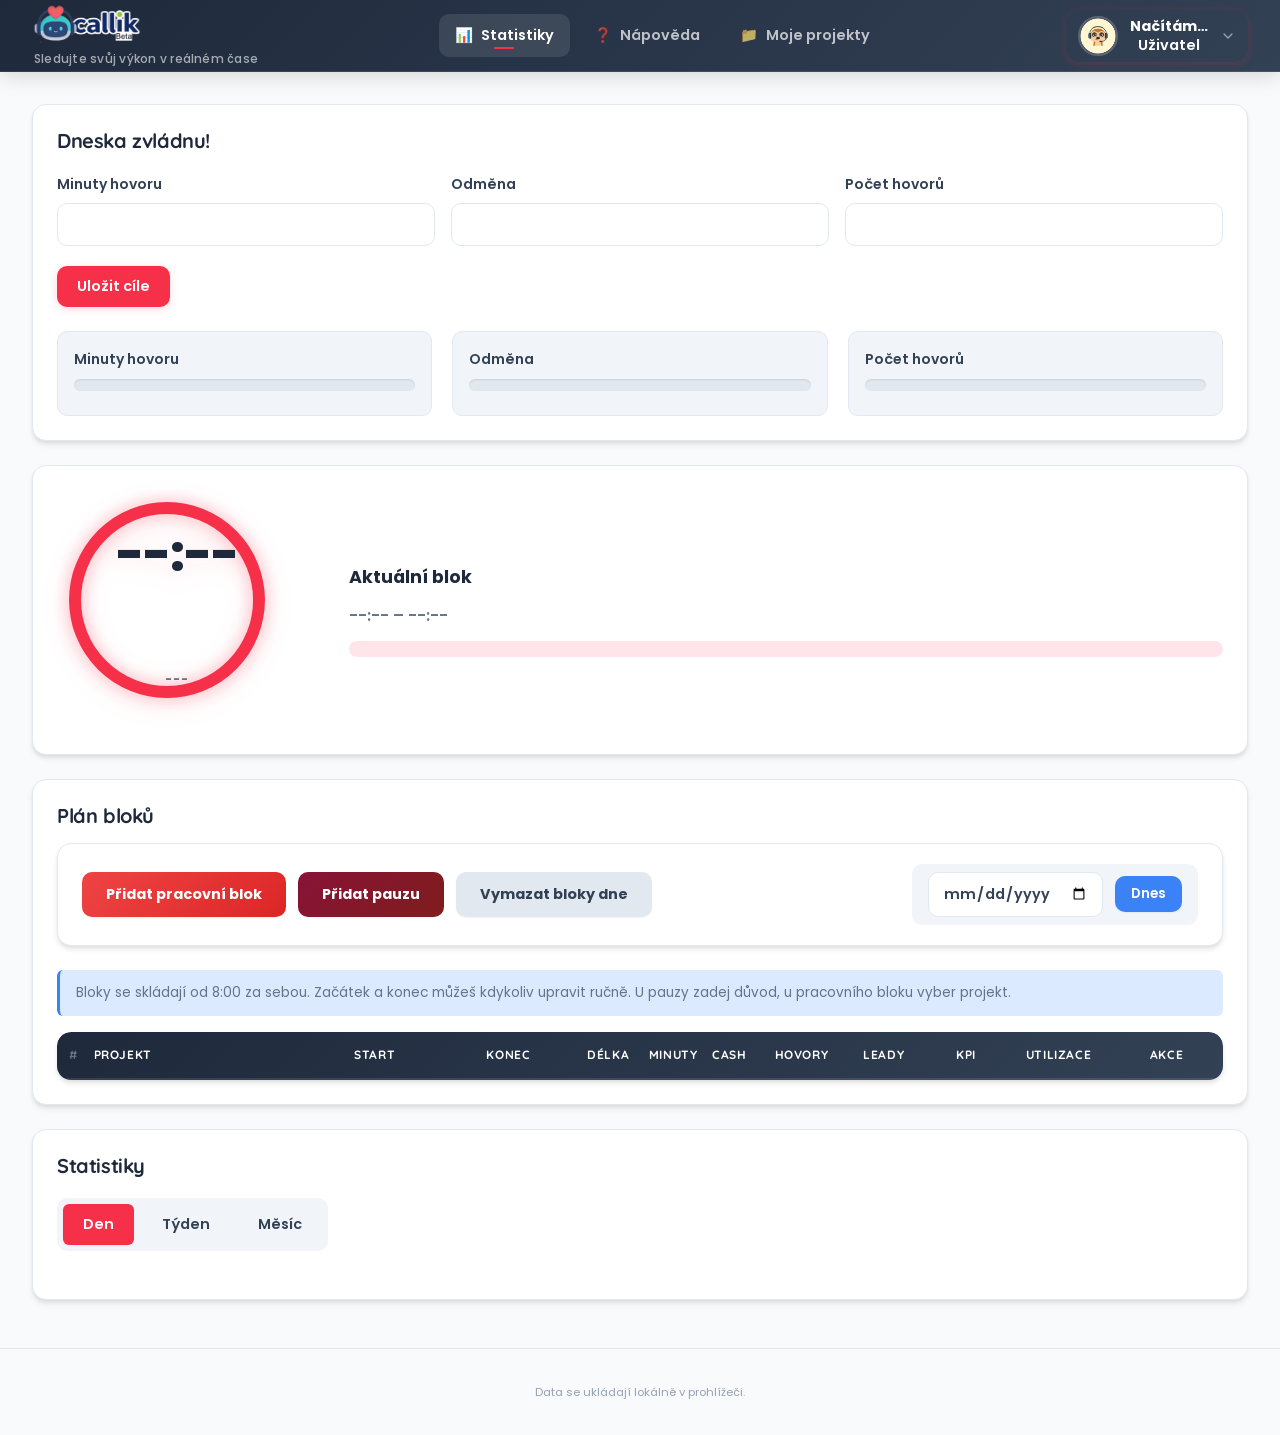
==== app.html @ 1a5b0ecc "initial commit" ====
<!DOCTYPE html>
<html lang="cs">
<head>
  <meta charset="UTF-8" />
  <meta name="viewport" content="width=device-width,initial-scale=1" />
  <title>Callík</title>
  <link rel="stylesheet" href="/css/style.css" />
  <link rel="icon" type="image/x-icon" href="/assets/favicon.ico">
      <!-- Fonty: Quicksand (nadpisy) a Poppins (text) -->
      <link rel="preconnect" href="https://fonts.googleapis.com">
      <link rel="preconnect" href="https://fonts.gstatic.com" crossorigin>
      <link href="https://fonts.googleapis.com/css2?family=Poppins:ital,wght@0,300;0,400;0,500;0,600;0,700;1,400&family=Quicksand:wght@300;400;500;600;700&display=swap" rel="stylesheet">
  
</head>
<body>
  <header class="main-navbar">
    <div class="header-content">
      
      <!-- LEVÁ ČÁST -->
      <div class="nav-brand">
        <div class="brand-row">
          <!-- Logo z vašeho původního souboru -->
          <img src="/assets/callik-logo.png" alt="Callík logo" class="app-logo">
        </div>
        <div class="brand-slogan">Sledujte svůj výkon v reálném čase</div>
      </div>

      <!-- STŘED: Menu -->
      <nav class="nav-menu">
        <a href="#stats" class="nav-item active">
          <span>📊</span> Statistiky
        </a>
        <a href="#" class="nav-item">
          <span>❓</span> Nápověda
        </a>
        <a href="#" class="nav-item">
          <span>📁</span> Moje projekty
        </a>
      </nav>

     <!-- PRAVÁ ČÁST: Uživatel s Dropdownem -->
<div class="nav-user">
  <!-- Hlavní kontejner dropdownu -->
  <div class="profile-dropdown" id="profileDropdown">
    
    <!-- Klikatelná oblast (Avatar + Jméno) -->
    <button class="profile-toggle" id="profileToggle" aria-haspopup="true" aria-expanded="false">
      <img src="/assets/avatars/01.png" alt="Avatar" class="profile-avatar" id="profileAvatar">
      <div class="profile-text">
         <span id="profileName" class="profile-name">Načítám…</span>
         <span class="profile-role">Uživatel</span> <!-- Volitelné: Role pod jménem -->
      </div>
      <!-- Šipka dolů -->
      <svg class="dropdown-arrow" xmlns="http://www.w3.org/2000/svg" width="16" height="16" viewBox="0 0 24 24" fill="none" stroke="currentColor" stroke-width="2" stroke-linecap="round" stroke-linejoin="round"><polyline points="6 9 12 15 18 9"></polyline></svg>
    </button>

    <!-- Skryté menu -->
    <div class="dropdown-menu" id="dropdownMenu">
      <div class="dropdown-header">
         <span class="dropdown-user-name" id="dropdownUserName">Načítám...</span>
         <span class="dropdown-user-role">Přihlášen</span>
      </div>
      
      <div class="dropdown-divider"></div>
      
      <button class="dropdown-item">
        <svg xmlns="http://www.w3.org/2000/svg" width="16" height="16" viewBox="0 0 24 24" fill="none" stroke="currentColor" stroke-width="2" stroke-linecap="round" stroke-linejoin="round"><path d="M12.22 2h-.44a2 2 0 0 0-2 2v.18a2 2 0 0 1-1 1.73l-.43.25a2 2 0 0 1-2 0l-.15-.08a2 2 0 0 0-2.73.73l-.22.38a2 2 0 0 0 .73 2.73l.15.1a2 2 0 0 1 1 1.72v.51a2 2 0 0 1-1 1.74l-.15.09a2 2 0 0 0-.73 2.73l.22.38a2 2 0 0 0 2.73.73l.15-.08a2 2 0 0 1 2 0l.43.25a2 2 0 0 1 1 1.73V20a2 2 0 0 0 2 2h.44a2 2 0 0 0 2-2v-.18a2 2 0 0 1 1-1.73l.43-.25a2 2 0 0 1 2 0l.15.08a2 2 0 0 0 2.73-.73l.22-.38a2 2 0 0 0-.73-2.73l-.15-.1a2 2 0 0 1-1-1.72v-.51a2 2 0 0 1 1-1.74l.15-.09a2 2 0 0 0 .73-2.73l-.22-.38a2 2 0 0 0-2.73-.73l-.15.08a2 2 0 0 1-2 0l-.43-.25a2 2 0 0 1-1-1.73V4a2 2 0 0 0-2-2z"></path><circle cx="12" cy="12" r="3"></circle></svg>
        <span>Nastavení</span>
        <span class="badge-mini">Brzy</span>
      </button>

      <div class="dropdown-divider"></div>

      <button id="logoutBtn" class="dropdown-item text-danger">
        <svg xmlns="http://www.w3.org/2000/svg" width="16" height="16" viewBox="0 0 24 24" fill="none" stroke="currentColor" stroke-width="2" stroke-linecap="round" stroke-linejoin="round"><path d="M9 21H5a2 2 0 0 1-2-2V5a2 2 0 0 1 2-2h4"></path><polyline points="16 17 21 12 16 7"></polyline><line x1="21" y1="12" x2="9" y2="12"></line></svg>
        <span>Odhlásit se</span>
      </button>
    </div>

  </div>
</div>
    </div>

    </div>
  </header>


<main>
 <!-- Cíle dne -->
<section class="card goals-card">
  <div class="goals-header">
    <h2>Dneska zvládnu!</h2>
    <button id="showGoalsBtn" class="show-goals-btn" style="display: none;">
      ✏️ Upravit
    </button>
  </div>

  <div id="goalsForm">
    <div class="goals-grid">
      <label>Minuty hovoru
        <input type="number" id="goalMinutes" min="0" step="1" oninput="debouncedSaveGoals()" />
      </label>

      <label>Odměna
        <input type="number" id="goalPay" min="0" step="1" oninput="debouncedSaveGoals()" />
      </label>

      <label>Počet hovorů
        <input type="number" id="goalCalls" min="0" step="1" oninput="debouncedSaveGoals()" />
      </label>
    </div>

    <button id="saveGoalsBtn">Uložit cíle</button>
  </div>

  <div class="progress-wrapper">
    <div class="progress-item">
      <span>Minuty hovoru</span>
      <div class="progress-bar"><div class="progress-inner" id="progressMinutes"></div></div>
      <span class="progress-text" id="progressMinutesText"></span>
    </div>

    <div class="progress-item">
      <span>Odměna</span>
      <div class="progress-bar"><div class="progress-inner" id="progressPay"></div></div>
      <span class="progress-text" id="progressPayText"></span>
    </div>

    <div class="progress-item">
      <span>Počet hovorů</span>
      <div class="progress-bar"><div class="progress-inner" id="progressCalls"></div></div>
      <span class="progress-text" id="progressCallsText"></span>
    </div>
  </div>
</section>
  <!-- Focus timer -->
  <section class="focus-timer card">
    <div class="focus-timer-inner">
      <div class="ring">
        <svg class="ring-svg" width="220" height="220" viewBox="0 0 220 220" aria-label="Odpočet aktuálního bloku">
          <circle class="ring-bg" cx="110" cy="110" r="92"></circle>
          <circle class="ring-fg" cx="110" cy="110" r="92"></circle>
        </svg>

        <div class="ring-center">
          <div id="focusTime" class="ring-time">--:--</div>
          <div id="focusLabel" class="ring-label">---</div>
        </div>
      </div>

      <div class="focus-meta">
        <div class="focus-title">Aktuální blok</div>
        <div id="focusRange" class="focus-range">--:-- – --:--</div>
        <div id="focusProject" class="focus-project"></div>
      </div>
    </div>
  </section>

  

  <!-- Plán bloků -->
  <section class="card">
    <h2 style="margin-bottom: 15px; font-size: 1.25rem; color: #1e293b;">Plán bloků</h2>
      
    <!-- Ovládací panel (Tlačítka + Datum) -->
    <div class="controls-bar">
       <div class="buttons-group">
          <button id="addWorkBlockBtn" class="btn-action btn-work">Přidat pracovní blok</button>
          <button id="addBreakBlockBtn" class="btn-action btn-break">Přidat pauzu</button>
          <button id="clearBlocksBtn" class="btn-action btn-clear">Vymazat bloky dne</button>
       </div>

       <!-- Datum přesunuto SEM -->
       <div class="date-controls">
          <input type="date" id="dayDate" class="date-input">
          <button id="todayBtn" class="today-btn">Dnes</button>
       </div>
    </div>

    <p class="hint">
      Bloky se skládají od 8:00 za sebou. Začátek a konec můžeš kdykoliv upravit ručně.
      U pauzy zadej důvod, u pracovního bloku vyber projekt.
    </p>

    <table class="blocks-table">
      <thead>
      <tr>
        <th>#</th>
        <th>Projekt</th>
        <th>Start</th>
        <th>Konec</th>
        <th>Délka</th>
        <th>Minuty</th>
        <th>Cash</th>
        <th>Hovory</th>
        <th>Leady</th>
        <th>KPI</th>
        <th>Utilizace</th>
        <th>Akce</th>
      </tr>
      </thead>

      <tbody id="blocksTbody"></tbody>
    </table>
  </section>

  <!-- Statistiky -->
  <section class="card">
    <h2>Statistiky</h2>

    <div class="stats-controls">
      <button data-range="day" class="rangeBtn rangeBtn-active">Den</button>
      <button data-range="week" class="rangeBtn">Týden</button>
      <button data-range="month" class="rangeBtn">Měsíc</button>
    </div>

    <div id="statsContent" class="stats-content"></div>
  </section>

  <!-- Dialog: přidat projekt -->
  <dialog id="projectDialog" class="dialog">
    <form method="dialog" id="projectDialogForm" class="dialog-form">
      <h3>Přidat projekt</h3>

      <label>
        Název projektu:
        <input type="text" id="dlgProjectName" required />
      </label>

      <label>
        Cílové KPI (%):
        <input type="text" id="dlgProjectTargetKpi" placeholder="např. 12,5" required />
      </label>

      <div class="dialog-actions">
        <button value="cancel">Zrušit</button>
        <button id="dlgSaveProjectBtn" value="save">Uložit</button>
      </div>
    </form>
  </dialog>
<!-- Dialog: Editace bloku -->
<dialog id="blockEditDialog" class="dialog">
  <form id="blockEditForm" class="dialog-form"> <!-- ZDE SMAZAT method="dialog" -->
    <h3>Výsledky bloku</h3>
    <input type="hidden" id="editBlockId">
    
    <div style="background: #f0f9ff; padding: 10px; border-radius: 6px; margin-bottom: 15px; border: 1px solid #bae6fd;">
      <label style="display: flex; align-items: center; gap: 8px; cursor: pointer; color: #0369a1; font-weight: 500;">
          <input type="checkbox" id="editCumulativeMode">
          Zadávám celkové stavy projektu (od rána)
      </label>
      <div style="font-size: 0.8rem; color: #64748b; margin-top: 4px; margin-left: 24px;">
          Když zaškrtnete, Callík sám vypočítá rozdíl oproti předchozím blokům.
      </div>
  </div>

  <input type="hidden" id="editBlockId">
    <!-- ZDE BYLY SEKCE PRO PROJEKT A DŮVOD - SMAZÁNO -->

    <div class="form-row">
      <label>Minuty hovoru: <input type="number" id="editTalkMinutes" min="0"></label>
      <label>Odměna (Kč): <input type="number" id="editPay" min="0"></label>
    </div>

    <div class="form-row">
      <label>Počet hovorů: <input type="number" id="editCalls" min="0"></label>
      <label>Leady: <input type="number" id="editLeads" min="0"></label>
    </div>

    <label>Aktuální KPI (%): <input type="text" id="editCurrentKpi"></label>

    <div class="dialog-actions">
      <!-- Tlačítkům změníme typ, aby se formulář nechoval divně -->
      <button type="button" id="blockEditCancelBtn">Zrušit</button>
      <button type="submit">Uložit</button>
    </div>
  </form>
</dialog>



</main>

<footer>
  <small>Data se ukládají lokálně v prohlížeči.</small>
</footer>

 <!-- JavaScript moduly -->
 <script type="module">
  // Změna: přidáno "/js/" před názvy souborů
  import { init } from './js/app.js';
  import { checkAuth } from './js/auth.js';
  import { loadCurrentProfile, initProfileHeader } from './js/profiles.js';

  // Kontrola přihlášení
  await checkAuth();

  // Načtení profilu
  await loadCurrentProfile();
  initProfileHeader();

  // Inicializace aplikace
  await init();
</script>


</body>
</html>
---- css/style.css ----
/* ==========================================
   CALLÍK - MODERNÍ DESIGN 2026
   ========================================== */

/* === IMPORT FONTŮ === */
@import url("https://fonts.googleapis.com/css2?family=Quicksand:wght@400;500;600;700;800&family=Poppins:wght@300;400;500;600;700;800&display=swap");

/* === 1. CSS PROMĚNNÉ === */
:root {
  /* Fonty */
  --font-heading: 'Quicksand', sans-serif;
  --font-body: 'Poppins', sans-serif;
  
  /* Primární barva */
  --color-primary: #F63049;
  --color-primary-hover: #ff4d63;
  --color-primary-soft: #D02752;
  --color-primary-dark: #8A244B;
  --color-primary-light: #ffe4e9;
  
  /* Neutrální barvy */
  --color-dark: #1e293b;
  --color-text: #334155;
  --color-text-light: #64748b;
  --color-text-muted: #94a3b8;
  
  /* Pozadí */
  --color-bg: #f8fafc;
  --color-card-bg: #ffffff;
  --color-border: #e2e8f0;
  --color-border-light: #f1f5f9;
  
  /* Funkční barvy */
  --success: #10b981;
  --success-light: #d1fae5;
  --warning: #f59e0b;
  --warning-light: #fef3c7;
  --danger: #ef4444;
  --danger-light: #fee2e2;
  --info: #3b82f6;
  --info-light: #dbeafe;
  
  /* Stíny */
  --shadow-sm: 0 1px 2px 0 rgba(0, 0, 0, 0.05);
  --shadow-md: 0 4px 6px -1px rgba(0, 0, 0, 0.1), 0 2px 4px -1px rgba(0, 0, 0, 0.06);
  --shadow-lg: 0 10px 15px -3px rgba(0, 0, 0, 0.1), 0 4px 6px -2px rgba(0, 0, 0, 0.05);
  --shadow-xl: 0 20px 25px -5px rgba(0, 0, 0, 0.1), 0 10px 10px -5px rgba(0, 0, 0, 0.04);
  
  /* Zaoblení */
  --radius-sm: 6px;
  --radius-md: 10px;
  --radius-lg: 14px;
  --radius-xl: 20px;
  --radius-full: 9999px;
  
  /* Animace */
  --transition-fast: 150ms cubic-bezier(0.4, 0, 0.2, 1);
  --transition-base: 200ms cubic-bezier(0.4, 0, 0.2, 1);
  --transition-slow: 300ms cubic-bezier(0.4, 0, 0.2, 1);
}

/* === 2. RESET === */
*,
*::before,
*::after {
  box-sizing: border-box;
  margin: 0;
  padding: 0;
}

body {
  font-family: var(--font-body);
  background: var(--color-bg);
  color: var(--color-text);
  line-height: 1.6;
  -webkit-font-smoothing: antialiased;
  -moz-osx-font-smoothing: grayscale;
}

h1, h2, h3, h4, h5, h6 {
  font-family: var(--font-heading);
  font-weight: 700;
  color: var(--color-dark);
  line-height: 1.2;
}

h1 { font-size: 2.5rem; }
h2 { font-size: 1.5rem; }
h3 { font-size: 1.25rem; }
/* === 3. NAVIGAČNÍ LIŠTA === */
.main-navbar {
  background: linear-gradient(135deg, #1e293b 0%, #334155 100%);
  border-bottom: 1px solid rgba(255, 255, 255, 0.1);
  height: 72px;
  display: flex;
  justify-content: center;
  box-shadow: 0 4px 20px rgba(0, 0, 0, 0.15);
  position: sticky;
  top: 0;
  z-index: 1000;
  backdrop-filter: blur(10px);
}

.header-content {
  width: 100%;
  max-width: 1400px;
  padding: 0 32px;
  display: flex;
  align-items: center;
  justify-content: space-between;
}

.nav-brand {
  display: flex;
  flex-direction: column;
  justify-content: center;
  gap: 2px;
}

.brand-row {
  display: flex;
  align-items: center;
  gap: 12px;
}

.brand-slogan {
  font-size: 0.75rem;
  color: rgba(255, 255, 255, 0.6);
  font-weight: 500;
  margin-left: 2px;
  letter-spacing: 0.02em;
}

.app-logo {
  height: 44px;
  width: auto;
  display: block;
  object-fit: contain;
  transition: transform var(--transition-base);
}

.app-logo:hover {
  transform: scale(1.05);
}

.nav-menu {
  display: flex;
  gap: 8px;
}

.nav-item {
  text-decoration: none;
  color: rgba(255, 255, 255, 0.7);
  font-weight: 600;
  font-size: 0.9rem;
  display: flex;
  align-items: center;
  gap: 8px;
  padding: 10px 16px;
  border-radius: var(--radius-md);
  transition: all var(--transition-base);
  position: relative;
}

.nav-item::before {
  content: '';
  position: absolute;
  bottom: 8px;
  left: 50%;
  transform: translateX(-50%) scaleX(0);
  width: 20px;
  height: 2px;
  background: var(--color-primary);
  border-radius: 2px;
  transition: transform var(--transition-base);
}

.nav-item:hover,
.nav-item.active {
  color: #ffffff;
  background: rgba(255, 255, 255, 0.1);
}

.nav-item.active::before {
  transform: translateX(-50%) scaleX(1);
}

/* Profil uživatele */
.nav-user {
  display: flex;
  align-items: center;
  gap: 16px;
}

.profile-info {
  display: flex;
  align-items: center;
  gap: 12px;
  padding: 6px 12px 6px 6px;
  border-radius: var(--radius-full);
  background: rgba(255, 255, 255, 0.08);
  transition: all var(--transition-base);
}

.profile-info:hover {
  background: rgba(255, 255, 255, 0.12);
}

.profile-avatar {
  width: 40px;
  height: 40px;
  border-radius: 50%;
  border: 2px solid rgba(255, 255, 255, 0.2);
  object-fit: cover;
  transition: all var(--transition-base);
}

.profile-avatar:hover {
  border-color: var(--color-primary);
  transform: scale(1.05);
}

.profile-text {
  display: flex;
  flex-direction: column;
  line-height: 1.3;
}

.profile-name {
  font-weight: 700;
  color: #ffffff;
  font-size: 0.9rem;
}

.profile-logout {
  background: none;
  border: none;
  color: rgba(255, 255, 255, 0.6);
  font-size: 0.75rem;
  cursor: pointer;
  padding: 0;
  text-decoration: none;
  transition: color var(--transition-fast);
  font-weight: 500;
}

.profile-logout:hover {
  color: var(--color-primary);
}

/* Profile Dropdown */
.profile-dropdown {
  position: relative;
  display: inline-block;
}

.profile-toggle {
  display: flex;
  align-items: center;
  gap: 12px;
  background: transparent;
  border: none;
  cursor: pointer;
  padding: 6px 12px;
  border-radius: var(--radius-lg);
  transition: background 0.2s;
}

.profile-toggle:hover,
.profile-dropdown.open .profile-toggle {
  background: rgba(255, 255, 255, 0.1);
}

.dropdown-arrow {
  color: var(--color-text-muted);
  transition: transform 0.2s;
}

.profile-dropdown.open .dropdown-arrow {
  transform: rotate(180deg);
}

.dropdown-menu {
  position: absolute;
  top: 100%;
  right: 0;
  margin-top: 10px;
  width: 220px;
  background: var(--color-card-bg);
  border: 1px solid var(--color-border);
  border-radius: var(--radius-md);
  box-shadow: var(--shadow-lg);
  opacity: 0;
  visibility: hidden;
  transform: translateY(-10px);
  transition: all 0.2s cubic-bezier(0.16, 1, 0.3, 1);
  z-index: 1000;
}

.profile-dropdown.open .dropdown-menu {
  opacity: 1;
  visibility: visible;
  transform: translateY(0);
}

.dropdown-header {
  padding: 12px 16px;
  background: var(--color-bg);
  border-bottom: 1px solid var(--color-border);
  border-radius: var(--radius-md) var(--radius-md) 0 0;
}

.dropdown-user-name {
  display: block;
  font-weight: 600;
  color: var(--color-dark);
}

.dropdown-user-role {
  font-size: 0.75rem;
  color: var(--color-text-light);
}

.dropdown-item {
  width: 100%;
  display: flex;
  align-items: center;
  gap: 10px;
  padding: 10px 16px;
  border: none;
  background: none;
  text-align: left;
  font-size: 0.9rem;
  color: var(--color-text);
  cursor: pointer;
  transition: background 0.15s;
}

.dropdown-item:hover {
  background: var(--color-bg);
  color: var(--color-dark);
}

.dropdown-divider {
  height: 1px;
  background: var(--color-border);
  margin: 4px 0;
}

.text-danger {
  color: var(--danger);
}

.text-danger:hover {
  background: var(--danger-light);
  color: var(--danger);
}

/* === 4. HLAVNÍ OBSAH === */
main {
  max-width: 1280px;
  margin: 32px auto;
  padding: 0 32px;
}

/* === 5. KARTY === */
.card {
  background: var(--color-card-bg);
  border-radius: var(--radius-lg);
  padding: 24px;
  margin-bottom: 24px;
  box-shadow: var(--shadow-md);
  border: 1px solid var(--color-border);
  transition: all var(--transition-base);
}

.card:hover {
  box-shadow: var(--shadow-lg);
  transform: translateY(-2px);
}

.card h2 {
  margin: 0 0 20px 0;
  font-size: 1.25rem;
  font-weight: 700;
  color: var(--color-dark);
  letter-spacing: -0.02em;
}

/* === 6. FORMULÁŘE A INPUTY === */
.goals-grid {
  display: grid;
  grid-template-columns: repeat(auto-fit, minmax(200px, 1fr));
  gap: 16px;
  margin-bottom: 20px;
}

label {
  font-size: 0.875rem;
  font-weight: 600;
  display: flex;
  flex-direction: column;
  gap: 8px;
  color: var(--color-text);
}

input[type="number"],
input[type="date"],
input[type="time"],
input[type="text"],
input[type="email"],
input[type="password"],
select {
  padding: 10px 14px;
  border-radius: var(--radius-md);
  border: 1.5px solid var(--color-border);
  font-size: 0.9rem;
  font-family: inherit;
  transition: all var(--transition-base);
  background: var(--color-card-bg);
  color: var(--color-text);
}

input:hover,
select:hover {
  border-color: var(--color-text-light);
}

input:focus,
select:focus {
  outline: none;
  border-color: var(--color-primary);
  box-shadow: 0 0 0 3px rgba(246, 48, 73, 0.1);
  background: white;
}

/* Inputy v tabulce */
.table-input,
.table-select {
  width: 100%;
  padding: 8px 12px;
  border: 1.5px solid var(--color-border);
  border-radius: var(--radius-sm);
  background-color: transparent;
  font-size: 0.875rem;
  transition: all var(--transition-base);
}

.table-input:focus,
.table-select:focus {
  background-color: #fff;
  border-color: var(--color-primary);
  outline: none;
  box-shadow: 0 0 0 3px rgba(246, 48, 73, 0.1);
}

.table-input:hover,
.table-select:hover {
  background-color: var(--color-border-light);
  border-color: var(--color-text-light);
}

input[type="time"].table-input,
.time-input-centered {
  min-width: 90px;
  cursor: pointer;
  text-align: center;
}

.break-input {
  font-weight: 600;
  color: var(--color-text-light);
  text-align: left;
  padding-left: 12px;
  background: transparent;
  border: 1.5px solid transparent;
}

.break-input:focus {
  background: white;
  border-color: var(--info);
}

/* === 7. TLAČÍTKA === */
button {
  padding: 10px 20px;
  border-radius: var(--radius-md);
  border: none;
  background: var(--color-primary);
  color: #fff;
  font-size: 0.9rem;
  font-weight: 600;
  cursor: pointer;
  transition: all var(--transition-base);
  box-shadow: 0 2px 8px rgba(246, 48, 73, 0.2);
  font-family: inherit;
}

button:hover {
  background: var(--color-primary-hover);
  transform: translateY(-1px);
  box-shadow: 0 4px 12px rgba(246, 48, 73, 0.3);
}

button:active {
  transform: translateY(0);
  box-shadow: 0 2px 4px rgba(246, 48, 73, 0.2);
}

button:disabled {
  opacity: 0.5;
  cursor: not-allowed;
  transform: none;
  box-shadow: none;
}

.small-btn {
  padding: 8px 12px;
  font-size: 0.8rem;
  box-shadow: var(--shadow-sm);
  border-radius: var(--radius-md);
  background: var(--info-light);
  color: var(--info);
  font-weight: 600;
}

.small-btn:hover {
  background: var(--info);
  color: white;
}

.add-project-btn {
  padding: 6px 10px;
  background: var(--info-light);
  color: var(--info);
  border-radius: var(--radius-sm);
  font-weight: 700;
  border: none;
  cursor: pointer;
  font-size: 1.2rem;
  line-height: 1;
}

.add-project-btn:hover {
  background: var(--info);
  color: white;
  transform: scale(1.1);
}

/* === 8. OVLÁDACÍ PANEL === */
.controls-bar {
  display: flex;
  justify-content: space-between;
  align-items: center;
  margin-bottom: 24px;
  background: white;
  padding: 20px 24px;
  border-radius: var(--radius-lg);
  box-shadow: var(--shadow-md);
  border: 1px solid var(--color-border);
}

.buttons-group {
  display: flex;
  gap: 12px;
  flex-wrap: wrap;
}

.btn-action {
  padding: 12px 24px;
  border: none;
  border-radius: var(--radius-md);
  font-weight: 700;
  cursor: pointer;
  font-size: 0.9rem;
  transition: all var(--transition-base);
  box-shadow: var(--shadow-sm);
}

.btn-action:hover {
  transform: translateY(-2px);
  box-shadow: var(--shadow-md);
}

.btn-action:active {
  transform: scale(0.98);
}

.btn-work {
  background: linear-gradient(135deg, #ef4444 0%, #dc2626 100%);
  color: white;
}

.btn-break {
  background: linear-gradient(135deg, #881337 0%, #7f1d1d 100%);
  color: white;
}

.btn-clear {
  background: var(--color-border);
  color: var(--color-text);
}

.btn-clear:hover {
  background: var(--danger);
  color: white;
}

.date-controls {
  display: flex;
  align-items: center;
  gap: 12px;
  background: var(--color-border-light);
  padding: 8px 16px;
  border-radius: var(--radius-md);
}

.date-input {
  border: none;
  background: transparent;
  font-family: inherit;
  font-size: 0.9rem;
  font-weight: 600;
  color: var(--color-text);
  cursor: pointer;
}

.today-btn,
.btn-today {
  background: var(--info);
  color: white;
  border: none;
  padding: 8px 16px;
  border-radius: var(--radius-md);
  font-size: 0.85rem;
  cursor: pointer;
  font-weight: 600;
  box-shadow: var(--shadow-sm);
  transition: all var(--transition-base);
}

.today-btn:hover,
.btn-today:hover {
  background: #2563eb;
  transform: translateY(-1px);
  box-shadow: var(--shadow-md);
}

/* === 9. FOCUS TIMER === */
.focus-timer {
  margin-bottom: 24px;
}

.focus-timer-inner {
  display: grid;
  grid-template-columns: 260px 1fr;
  gap: 32px;
  align-items: center;
}

.ring {
  position: relative;
  width: 240px;
  height: 240px;
  filter: drop-shadow(0 4px 12px rgba(246, 48, 73, 0.15));
}

.ring-svg {
  transform: rotate(-90deg);
}

.ring-bg,
.ring-fg {
  fill: none;
  stroke-width: 12;
}

.ring-bg {
  stroke: var(--color-border-light);
}

.ring-fg {
  stroke: var(--color-primary);
  stroke-linecap: round;
  transition: stroke-dashoffset 0.35s linear;
  filter: drop-shadow(0 0 8px rgba(246, 48, 73, 0.3));
}

.ring-center {
  position: absolute;
  inset: 0;
  display: grid;
  place-items: center;
  text-align: center;
}

.ring-time {
  font-size: 3rem;
  font-weight: 800;
  letter-spacing: -0.02em;
  color: var(--color-dark);
  line-height: 1;
  font-variant-numeric: tabular-nums;
}

.ring-label {
  margin-top: 8px;
  font-size: 0.75rem;
  font-weight: 700;
  color: var(--color-text-light);
  letter-spacing: 0.1em;
  text-transform: uppercase;
}

.focus-meta {
  display: grid;
  gap: 12px;
}

.focus-title {
  font-weight: 700;
  font-size: 1.1rem;
  color: var(--color-dark);
}

.focus-range {
  color: var(--color-text-light);
  font-size: 1rem;
  font-weight: 600;
  font-variant-numeric: tabular-nums;
}

.focus-project {
  color: var(--color-primary);
  font-size: 0.95rem;
  font-weight: 600;
  padding: 8px 16px;
  background: var(--color-primary-light);
  border-radius: var(--radius-md);
  display: inline-block;
}
/* ==========================================
   === 10. TABULKA BLOKŮ - OPRAVENÁ VERZE ===
   ========================================== */

   .blocks-table {
    width: 100%;
    table-layout: fixed;
    border-collapse: separate;
    border-spacing: 0;
    font-size: 0.875rem;
    border-radius: var(--radius-lg);
    overflow: hidden;
    box-shadow: var(--shadow-md);
    background: white;
  }
  
  /* Header tabulky */
  .blocks-table thead {
    background: linear-gradient(135deg, #1e293b 0%, #334155 100%);
  }
  
  .blocks-table thead th {
    background: transparent;
    color: #ffffff;
    font-weight: 700;
    text-transform: uppercase;
    font-size: 0.75rem;
    letter-spacing: 0.05em;
    padding: 16px 12px;
    border-bottom: 2px solid rgba(255, 255, 255, 0.1);
    white-space: normal;
    line-height: 1.2;
    text-align: center;
    font-family: var(--font-heading);
  }
  
  .blocks-table thead th:first-child {
    border-top-left-radius: var(--radius-lg);
  }
  
  .blocks-table thead th:last-child {
    border-top-right-radius: var(--radius-lg);
  }
  
 /* Pevné šířky sloupců */
.blocks-table th:nth-child(1),
.blocks-table td:nth-child(1) {
  width: 20px !important;     /* PŘIDÁN !important */
  min-width: 20px !important;
  text-align: center;
  font-weight: 700;
  color: var(--color-text-light);
}

.blocks-table th:nth-child(2),
.blocks-table td:nth-child(2) {
  width: 220px !important;
  min-width: 220px !important;
  text-align: left;
}

.blocks-table th:nth-child(3),
.blocks-table td:nth-child(3) {
  width: 130px !important;    /* Zvětšeno */
  min-width: 130px !important;
}

.blocks-table th:nth-child(4),
.blocks-table td:nth-child(4) {
  width: 130px !important;    /* Zvětšeno */
  min-width: 130px !important;
}

.blocks-table th:nth-child(5),
.blocks-table td:nth-child(5) {
  width: 60px !important;
  min-width: 60px !important;
}

.blocks-table th:nth-child(6),
.blocks-table td:nth-child(6) {
  width: 60px !important;
  min-width: 60px !important;
}

.blocks-table th:nth-child(7),
.blocks-table td:nth-child(7) {
  width: 60px !important;
  min-width: 60px !important;
}

.blocks-table th:nth-child(8),
.blocks-table td:nth-child(8) {
  width: 80px !important;
  min-width: 80px !important;
}

.blocks-table th:nth-child(9),
.blocks-table td:nth-child(9) {
  width: 80px !important;
  min-width: 80px !important;
}

.blocks-table th:nth-child(10),
.blocks-table td:nth-child(10) {
  width: 80px !important;
  min-width: 80px !important;
}

.blocks-table th:nth-child(11),
.blocks-table td:nth-child(11) {
  width: 100px !important;
  min-width: 100px !important;
  text-align: center !important;      /* Na střed horizontálně */
  vertical-align: middle !important;  /* Na střed vertikálně */
}

.blocks-table th:nth-child(12),
.blocks-table td:nth-child(12) {
  width: 110px !important;
  min-width: 110px !important;
  text-align: center;
}

  
  /* Buňky tabulky */
  .blocks-table td {
    border: 1px solid var(--color-border);
    padding: 12px 10px;
    text-align: center;
    vertical-align: middle;
    background: white;
  }
  
  /* Řádky */
  .blocks-table tbody tr {
    transition: all var(--transition-fast);
    border-bottom: 1px solid var(--color-border-light);
  }
  
  .blocks-table tbody tr:hover {
    background: var(--color-border-light);
  }
  
  .blocks-table tbody tr:last-child {
    border-bottom: none;
  }
  
  /* Styly speciálních řádků */
  .block-row.break {
    background: linear-gradient(90deg, #ecfeff 0%, #cffafe 100%);
  }
  
  .block-row.current {
    background: var(--color-primary-light);
    box-shadow: inset 3px 0 0 var(--color-primary);
    font-weight: 600;
  }
  
  .block-row.finished {
    opacity: 0.7;
  }
  
  /* Project cell */
  .project-cell {
    display: flex;
    align-items: center;
    gap: 8px;
    justify-content: flex-start;
  }
  
  .project-select {
    flex: 1;
  }
  
  /* Citát pro pauzu - KRITICKÁ OPRAVA */
  .break-quote-cell {
    text-align: center;
    padding: 12px 20px;
    vertical-align: middle;
    font-style: italic;
    color: #64748b;
    font-size: 0.95rem;
    background: transparent;
  }
  
  /* Percent cell */
  .percent-cell {
    font-weight: 700;
    font-variant-numeric: tabular-nums;
  }
  
  .percent-good {
    color: var(--success);
    background: var(--success-light);
    padding: 4px 8px;
    border-radius: var(--radius-sm);
    display: inline-block;
  }
  
  .percent-mid {
    color: var(--warning);
    background: var(--warning-light);
    padding: 4px 8px;
    border-radius: var(--radius-sm);
    display: inline-block;
  }
  
  .percent-bad {
    color: var(--danger);
    background: var(--danger-light);
    padding: 4px 8px;
    border-radius: var(--radius-sm);
    display: inline-block;
  }
  
  /* Akční tlačítka v tabulce */
  .action-buttons-wrapper {
    display: flex;
    gap: 8px;
    justify-content: center;
    align-items: center;
  }
  
  .btn-edit {
    width: 36px;
    height: 36px;
    display: flex;
    align-items: center;
    justify-content: center;
    border: none;
    border-radius: var(--radius-md);
    font-size: 1rem;
    cursor: pointer;
    transition: all var(--transition-base);
    box-shadow: var(--shadow-sm);
    padding: 0;
    background: linear-gradient(135deg, #eff6ff 0%, #dbeafe 100%);
    color: #1e40af;
  }
  
  .btn-edit:hover {
    background: linear-gradient(135deg, #dbeafe 0%, #bfdbfe 100%);
    transform: translateY(-2px);
    box-shadow: var(--shadow-md);
  }
  
  .btn-delete {
    width: 36px;
    height: 36px;
    display: flex;
    align-items: center;
    justify-content: center;
    border: none;
    border-radius: var(--radius-md);
    font-size: 1rem;
    cursor: pointer;
    transition: all var(--transition-base);
    box-shadow: var(--shadow-sm);
    padding: 0;
    background: linear-gradient(135deg, #fef2f2 0%, #fee2e2 100%);
    color: #991b1b;
  }
  
  .btn-delete:hover {
    background: linear-gradient(135deg, #fee2e2 0%, #fecaca 100%);
    transform: translateY(-2px);
    box-shadow: var(--shadow-md);
  }
  
  /* === 11. PROGRESS BARY === */
  .progress-wrapper {
    margin-top: 24px;
    display: grid;
    grid-template-columns: repeat(auto-fit, minmax(240px, 1fr));
    gap: 20px;
  }
  
  .progress-item {
    background: var(--color-border-light);
    padding: 16px;
    border-radius: var(--radius-md);
    border: 1px solid var(--color-border);
  }
  
  .progress-item span {
    font-size: 0.875rem;
    font-weight: 600;
    color: var(--color-text);
    display: block;
    margin-bottom: 8px;
  }
  
  .progress-bar {
    background: var(--color-border);
    border-radius: var(--radius-full);
    overflow: hidden;
    height: 12px;
    margin: 8px 0;
    box-shadow: inset 0 1px 2px rgba(0, 0, 0, 0.1);
  }
  
  .progress-inner {
    height: 100%;
    width: 0%;
    background: linear-gradient(90deg, var(--color-primary) 0%, var(--color-primary-hover) 100%);
    transition: width 0.6s cubic-bezier(0.4, 0, 0.2, 1);
    box-shadow: 0 0 8px rgba(246, 48, 73, 0.4);
  }
  
  .progress-text {
    font-size: 0.8rem;
    font-weight: 600;
    color: var(--color-text-light);
  }
  
  /* === 12. STATISTIKY === */
  .stats-controls {
    display: flex;
    gap: 8px;
    margin-bottom: 24px;
    padding: 6px;
    background: var(--color-border-light);
    border-radius: var(--radius-md);
    width: fit-content;
  }
  
  .rangeBtn {
    background: transparent;
    color: var(--color-text);
    box-shadow: none;
    padding: 10px 20px;
    border: none;
    border-radius: var(--radius-sm);
    cursor: pointer;
    transition: all var(--transition-base);
    font-weight: 600;
  }
  
  .rangeBtn:hover {
    background: white;
    color: var(--color-primary);
  }
  
  .rangeBtn-active {
    background: var(--color-primary);
    color: #fff;
    box-shadow: var(--shadow-sm);
  }
  
  .stats-content {
    font-size: 0.9rem;
  }
  
  .stats-grid {
    display: grid;
    grid-template-columns: repeat(auto-fit, minmax(220px, 1fr));
    gap: 24px;
  }
  
  .stat-card {
    background: linear-gradient(135deg, var(--color-card-bg) 0%, var(--color-border-light) 100%);
    border: 1px solid var(--color-border);
    border-radius: var(--radius-lg);
    padding: 24px;
    text-align: center;
    transition: all var(--transition-base);
    box-shadow: var(--shadow-sm);
  }
  
  .stat-card:hover {
    transform: translateY(-4px);
    box-shadow: var(--shadow-lg);
  }
  
  .stat-card h3 {
    font-size: 0.85rem;
    color: var(--color-text-light);
    margin: 0 0 12px 0;
    font-weight: 700;
    text-transform: uppercase;
    letter-spacing: 0.05em;
  }
  
  .stat-value {
    font-size: 2.5rem;
    font-weight: 800;
    color: var(--color-primary);
    margin: 12px 0;
    line-height: 1;
    font-variant-numeric: tabular-nums;
  }
  
  .stat-card small {
    font-size: 0.75rem;
    color: var(--color-text-muted);
    font-weight: 600;
  }
  
  /* === 13. DIALOGY === */
  .dialog::backdrop {
    background: rgba(0, 0, 0, 0.5);
    backdrop-filter: blur(4px);
  }
  
  .dialog {
    border: none;
    border-radius: var(--radius-xl);
    padding: 32px;
    width: min(520px, 92vw);
    box-shadow: var(--shadow-xl);
  }
  
  .dialog h3 {
    margin: 0 0 24px 0;
    font-size: 1.5rem;
    font-weight: 800;
    color: var(--color-dark);
  }
  
  .dialog-form {
    display: grid;
    gap: 20px;
  }
  
  .dialog-actions {
    display: flex;
    justify-content: flex-end;
    gap: 12px;
    margin-top: 8px;
  }
  
  /* === 14. POMOCNÉ TŘÍDY === */
  .hidden {
    display: none;
  }
  
  .hint {
    font-size: 0.85rem;
    color: var(--color-text-light);
    margin: 8px 0 16px 0;
    padding: 12px 16px;
    background: var(--info-light);
    border-left: 3px solid var(--info);
    border-radius: var(--radius-sm);
  }
  
  .btn-back {
    display: inline-flex;
    align-items: center;
    gap: 8px;
    padding: 10px 18px;
    background: var(--color-border-light);
    color: var(--color-text);
    text-decoration: none;
    border-radius: var(--radius-md);
    transition: all var(--transition-base);
    font-weight: 600;
    border: 1px solid var(--color-border);
  }
  
  .btn-back:hover {
    background: var(--color-primary);
    color: white;
    transform: translateX(-4px);
    box-shadow: var(--shadow-md);
  }
/* === 15. FOOTER === */
footer {
  text-align: center;
  font-size: 0.85rem;
  color: var(--color-text-muted);
  padding: 32px 16px;
  margin-top: 48px;
  border-top: 1px solid var(--color-border);
}

/* === 16. HERO SEKCE === */
.hero {
  background:
    radial-gradient(circle at 10% 20%, rgba(37, 99, 235, 0.1) 0%, transparent 40%),
    radial-gradient(circle at 90% 80%, rgba(246, 48, 73, 0.15) 0%, transparent 40%),
    linear-gradient(120deg, #020617 0%, #1e293b 50%, #0f172a 100%);
  color: white;
  padding: 140px 20px 100px;
  position: relative;
  overflow: hidden;
}

.hero-container {
  max-width: 1100px;
  margin: 0 auto;
  display: flex;
  align-items: center;
  justify-content: center;
  gap: 60px;
  position: relative;
  z-index: 2;
}

.hero-image-wrapper {
  flex: 0 0 320px;
  width: 320px;
  height: 320px;
  background: rgba(255, 255, 255, 0.1);
  border-radius: 50%;
  display: flex;
  align-items: center;
  justify-content: center;
  padding: 30px;
  box-shadow: 0 0 40px rgba(255, 255, 255, 0.15);
  border: 4px solid rgba(255, 255, 255, 0.2);
  position: relative;
}

.hero-image {
  width: 100%;
  height: 100%;
  object-fit: contain;
  animation: float 6s ease-in-out infinite;
  filter: drop-shadow(0 10px 15px rgba(0,0,0,0.2));
}

.hero-text {
  flex: 1;
  text-align: left;
}

.hero h1 {
  font-size: 3.5rem;
  font-weight: 800;
  line-height: 1.1;
  margin-bottom: 24px;
  background: linear-gradient(to right, #ffffff 20%, #94a3b8 100%);
  -webkit-background-clip: text;
  -webkit-text-fill-color: transparent;
}

.hero p {
  font-size: 1.25rem;
  color: #cbd5e1;
  margin-bottom: 32px;
  line-height: 1.6;
  max-width: 600px;
}

.btn-cta {
  background: var(--color-primary);
  color: white;
  padding: 16px 32px;
  font-size: 1.1rem;
  font-weight: 700;
  border-radius: var(--radius-full);
  text-decoration: none;
  display: inline-flex;
  align-items: center;
  gap: 12px;
  transition: all 0.3s cubic-bezier(0.4, 0, 0.2, 1);
  border: none;
  cursor: pointer;
  box-shadow: 0 10px 25px -5px rgba(246, 48, 73, 0.4);
}

.btn-cta:hover {
  transform: translateY(-2px) scale(1.02);
  background: var(--color-primary-hover);
  box-shadow: 0 20px 30px -5px rgba(246, 48, 73, 0.5);
}

/* === 17. FEATURES SEKCE === */
.features {
  padding: 80px 20px;
  max-width: 1200px;
  margin: 0 auto;
}

.section-title {
  text-align: center;
  margin-bottom: 60px;
}

.section-title h2 {
  font-size: 2.5rem;
  color: var(--color-dark);
  margin-bottom: 16px;
}

.features-grid {
  display: grid;
  grid-template-columns: repeat(auto-fit, minmax(300px, 1fr));
  gap: 32px;
}

.feature-card {
  background: white;
  padding: 40px;
  border-radius: var(--radius-xl);
  box-shadow: var(--shadow-lg);
  border: 1px solid var(--color-border-light);
  transition: all var(--transition-base);
}

.feature-card:hover {
  transform: translateY(-8px);
  box-shadow: var(--shadow-xl);
  border-color: var(--color-primary-light);
}

.feature-icon {
  font-size: 2.5rem;
  margin-bottom: 24px;
  display: inline-block;
  background: var(--color-bg);
  padding: 16px;
  border-radius: var(--radius-lg);
  color: var(--color-primary);
}

/* === 18. BENTO GRID === */
.features-new {
  padding: 80px 20px;
  max-width: 1100px;
  margin: 0 auto;
}

.features-header {
  text-align: center;
  margin-bottom: 60px;
  color: var(--color-text-light);
  font-size: 1.1rem;
}

.bento-grid {
  display: grid;
  grid-template-columns: repeat(3, 1fr);
  grid-template-rows: auto auto;
  gap: 32px;
}

.bento-card {
  background: white;
  padding: 32px;
  border-radius: 24px;
  box-shadow: 0 10px 30px rgba(0, 0, 0, 0.05);
  border: 1px solid rgba(0,0,0,0.03);
  transition: transform 0.3s ease, box-shadow 0.3s ease;
  display: flex;
  flex-direction: column;
  align-items: flex-start;
  position: relative;
  overflow: hidden;
}

.bento-card:hover {
  transform: translateY(-5px);
  box-shadow: 0 20px 40px rgba(0, 0, 0, 0.08);
}

.card-mascot {
  height: 100px;
  width: auto;
  object-fit: contain;
  margin-bottom: 16px;
}

.bento-card h3 {
  font-family: var(--font-heading);
  font-size: 1.5rem;
  font-weight: 700;
  margin-bottom: 12px;
  color: var(--color-dark);
}

.bento-card p {
  font-family: var(--font-body);
  font-size: 0.95rem;
  color: var(--color-text-light);
  line-height: 1.6;
}

.social-proof-area {
  grid-column: span 2;
  display: flex;
  flex-direction: column;
  align-items: center;
  justify-content: center;
  text-align: center;
  padding: 20px;
}

.social-proof-title {
  font-family: var(--font-heading);
  font-size: 1.8rem;
  color: var(--color-dark);
  margin-bottom: 24px;
  font-weight: 600;
}

.avatars-cluster {
  display: flex;
  justify-content: center;
  margin-bottom: 32px;
}

.avatar-circle {
  width: 64px;
  height: 64px;
  border-radius: 50%;
  border: 4px solid var(--color-bg);
  margin-left: -15px;
  background: #e2e8f0;
  object-fit: cover;
  box-shadow: 0 4px 6px rgba(0,0,0,0.1);
  transition: transform 0.2s;
}

.avatar-circle:hover {
  transform: scale(1.1);
  z-index: 10;
}

.avatar-circle:first-child {
  margin-left: 0;
}

.btn-social-cta {
  background: var(--color-primary);
  color: white;
  padding: 14px 40px;
  font-size: 1.1rem;
  font-weight: 700;
  border-radius: 50px;
  border: none;
  cursor: pointer;
  box-shadow: 0 10px 20px rgba(246, 48, 73, 0.3);
  transition: all 0.3s ease;
}

.btn-social-cta:hover {
  background: var(--color-primary-hover);
  transform: translateY(-2px);
  box-shadow: 0 15px 25px rgba(246, 48, 73, 0.4);
}

/* === 19. AUTH SEKCE === */
.auth-section-gradient {
  background:
    radial-gradient(circle at 10% 20%, rgba(37, 99, 235, 0.1) 0%, transparent 40%),
    radial-gradient(circle at 90% 80%, rgba(246, 48, 73, 0.15) 0%, transparent 40%),
    linear-gradient(120deg, #020617 0%, #1e293b 50%, #0f172a 100%);
  padding: 100px 20px;
  color: white;
}

.auth-container {
  max-width: 440px;
  margin: 0 auto;
  background: rgba(255, 255, 255, 0.98);
  padding: 40px;
  border-radius: 24px;
  box-shadow: 0 25px 50px -12px rgba(0, 0, 0, 0.5);
  border: 1px solid rgba(255, 255, 255, 0.1);
  text-align: center;
  display: none;
  color: var(--color-text);
}

.auth-container.active {
  display: block;
  animation: slideUp 0.4s ease-out;
}

.auth-tabs-wrapper {
  display: flex;
  gap: 16px;
  margin-bottom: 32px;
  justify-content: center;
}

.auth-tab {
  flex: 1;
  padding: 14px;
  background: transparent;
  border: 2px solid #e2e8f0;
  border-radius: 12px;
  font-family: var(--font-heading);
  font-weight: 700;
  color: #64748b;
  cursor: pointer;
  transition: all 0.2s ease;
}

.auth-tab:hover {
  border-color: var(--color-primary);
  color: var(--color-primary);
  background: #ffffff;
  box-shadow: 0 4px 12px rgba(0, 0, 0, 0.05);
  transform: translateY(-2px);
}

.auth-tab.active-tab {
  border-color: var(--color-primary);
  background: rgba(37, 99, 235, 0.08);
  color: var(--color-primary);
  box-shadow: 0 4px 6px -1px rgba(37, 99, 235, 0.1);
}

.form-group {
  margin-bottom: 20px;
  text-align: left;
}

.form-label {
  display: block;
  margin-bottom: 8px;
  font-weight: 600;
  color: var(--color-text);
  font-size: 0.9rem;
}

.form-input {
  width: 100%;
  padding: 12px 16px;
  border: 2px solid var(--color-border);
  border-radius: var(--radius-md);
  font-size: 1rem;
  transition: border-color 0.2s;
  font-family: inherit;
}

.form-input:focus {
  outline: none;
  border-color: var(--color-primary);
}

.verification-icon {
  width: 80px;
  height: 80px;
  background: var(--success-light);
  color: var(--success);
  border-radius: 50%;
  display: flex;
  align-items: center;
  justify-content: center;
  margin: 0 auto 24px;
  font-size: 2rem;
}

/* === 20. LOADER === */
.loader-logo {
  font-size: 3rem;
  font-weight: 800;
  margin-bottom: 32px;
  animation: fadeIn 0.8s ease-out;
  background: linear-gradient(to right, #fff, #94a3b8);
  -webkit-background-clip: text;
  -webkit-text-fill-color: transparent;
}

.spinner {
  width: 48px;
  height: 48px;
  border: 4px solid rgba(255,255,255,0.1);
  border-top-color: var(--color-primary);
  border-radius: 50%;
  animation: spin 1s cubic-bezier(0.5, 0, 0.5, 1) infinite;
  margin: 0 auto 32px;
}

.status-text {
  color: rgba(255,255,255,0.6);
  font-size: 0.95rem;
  font-weight: 500;
  animation: pulseText 2s infinite;
}

/* === 21. ANIMACE === */
@keyframes float {
  0% { transform: translateY(0px); }
  50% { transform: translateY(-15px); }
  100% { transform: translateY(0px); }
}

@keyframes spin {
  to { transform: rotate(360deg); }
}

@keyframes pulseText {
  0%, 100% { opacity: 0.6; }
  50% { opacity: 1; }
}

@keyframes fadeIn {
  from { opacity: 0; transform: translateY(10px); }
  to { opacity: 1; transform: translateY(0); }
}

@keyframes slideUp {
  from { opacity: 0; transform: translateY(20px); }
  to { opacity: 1; transform: translateY(0); }
}

@keyframes pulse {
  0% { transform: scale(1); opacity: 0.5; }
  50% { transform: scale(1.1); opacity: 0.8; }
  100% { transform: scale(1); opacity: 0.5; }
}

/* === 22. RESPONSIVITA === */
@media (max-width: 1200px) {
  .blocks-table {
    font-size: 0.8rem;
  }
  
  .blocks-table th,
  .blocks-table td {
    padding: 10px 8px;
  }
  
  .table-input,
  .table-select {
    padding: 8px 10px;
    font-size: 0.8rem;
  }
  
  .btn-edit,
  .btn-delete {
    width: 32px;
    height: 32px;
    font-size: 0.9rem;
  }
}

@media (max-width: 900px) {
  .focus-timer-inner {
    grid-template-columns: 1fr;
    justify-items: center;
    text-align: center;
  }
  
  .ring {
    width: 200px;
    height: 200px;
  }
  
  .focus-project {
    text-align: center;
  }
  
  .hero-container {
    flex-direction: column;
    text-align: center;
    padding-top: 20px;
  }
  
  .hero-text {
    text-align: center;
    order: 2;
  }
  
  .hero-image-wrapper {
    order: 1;
    width: 240px;
    height: 240px;
    flex: 0 0 240px;
    padding: 20px;
    margin-bottom: 30px;
  }
  
  .hero h1 {
    font-size: 2.5rem;
  }
  
  .hero p {
    margin-left: auto;
    margin-right: auto;
  }
  
  .bento-grid {
    grid-template-columns: 1fr;
    grid-template-rows: auto;
  }
  
  .social-proof-area {
    grid-column: span 1;
    margin-top: 40px;
  }
  
  .feature-card {
    padding: 24px;
  }
}

@media (max-width: 768px) {
  .main-navbar {
    height: auto;
    padding: 12px 0;
  }
  
  .header-content {
    padding: 0 16px;
    flex-direction: column;
    gap: 16px;
  }
  
  .nav-menu {
    width: 100%;
    justify-content: center;
  }
  
  .controls-bar {
    flex-direction: column;
    align-items: stretch;
    gap: 16px;
  }
  
  .buttons-group {
    flex-direction: column;
  }
  
  .date-controls {
    width: 100%;
    justify-content: space-between;
  }
  
  main {
    padding: 0 16px;
    margin: 20px auto;
  }
  
  .card {
    padding: 16px;
  }
  
  .blocks-table {
    font-size: 0.75rem;
    display: block;
    overflow-x: auto;
  }
  
  .blocks-table th,
  .blocks-table td {
    padding: 8px 4px;
  }
  
  .project-cell {
    flex-direction: column;
    gap: 6px;
  }
  
  .action-buttons-wrapper {
    flex-direction: column;
    gap: 4px;
  }
}
/* Percent cell - zarovnání na střed */
.percent-cell {
  font-weight: 700;
  font-variant-numeric: tabular-nums;
  text-align: center !important;      /* Horizontálně na střed */
  vertical-align: middle !important;  /* Vertikálně na střed */
}

/* Percent badge - centrování */
.percent-good,
.percent-mid,
.percent-bad {
  color: var(--success);
  background: var(--success-light);
  padding: 6px 12px;                 /* Trochu větší padding */
  border-radius: var(--radius-sm);
  display: inline-block;             /* Důležité pro centrování */
  font-weight: 700;
  font-size: 0.9rem;
  text-align: center;
  min-width: 50px;                   /* Minimální šířka pro konzistenci */
}

.percent-mid {
  color: var(--warning);
  background: var(--warning-light);
}

.percent-bad {
  color: var(--danger);
  background: var(--danger-light);
}
td.percent-cell {
  text-align: center !important;
  vertical-align: middle !important;
}
/* Využití v 11. sloupci */
.blocks-table td:nth-child(11) {
  text-align: center !important;
  vertical-align: middle !important;
}

.blocks-table td:nth-child(11) span {
  display: inline-block;
  text-align: center;
}
/* OPRAVA pro percent-good/mid/bad když je přímo na TD */
td.percent-good,
td.percent-mid,
td.percent-bad {
  display: table-cell !important;    /* Vrátit zpět table-cell */
  text-align: center !important;
  vertical-align: middle !important;
  padding: 12px 10px !important;     /* Stejný padding jako ostatní TD */
}

/* Styling pro text uvnitř */
td.percent-good {
  color: var(--success) !important;
  background: var(--success-light) !important;
  font-weight: 700;
}

td.percent-mid {
  color: var(--warning) !important;
  background: var(--warning-light) !important;
  font-weight: 700;
}

td.percent-bad {
  color: var(--danger) !important;
  background: var(--danger-light) !important;
  font-weight: 700;
}
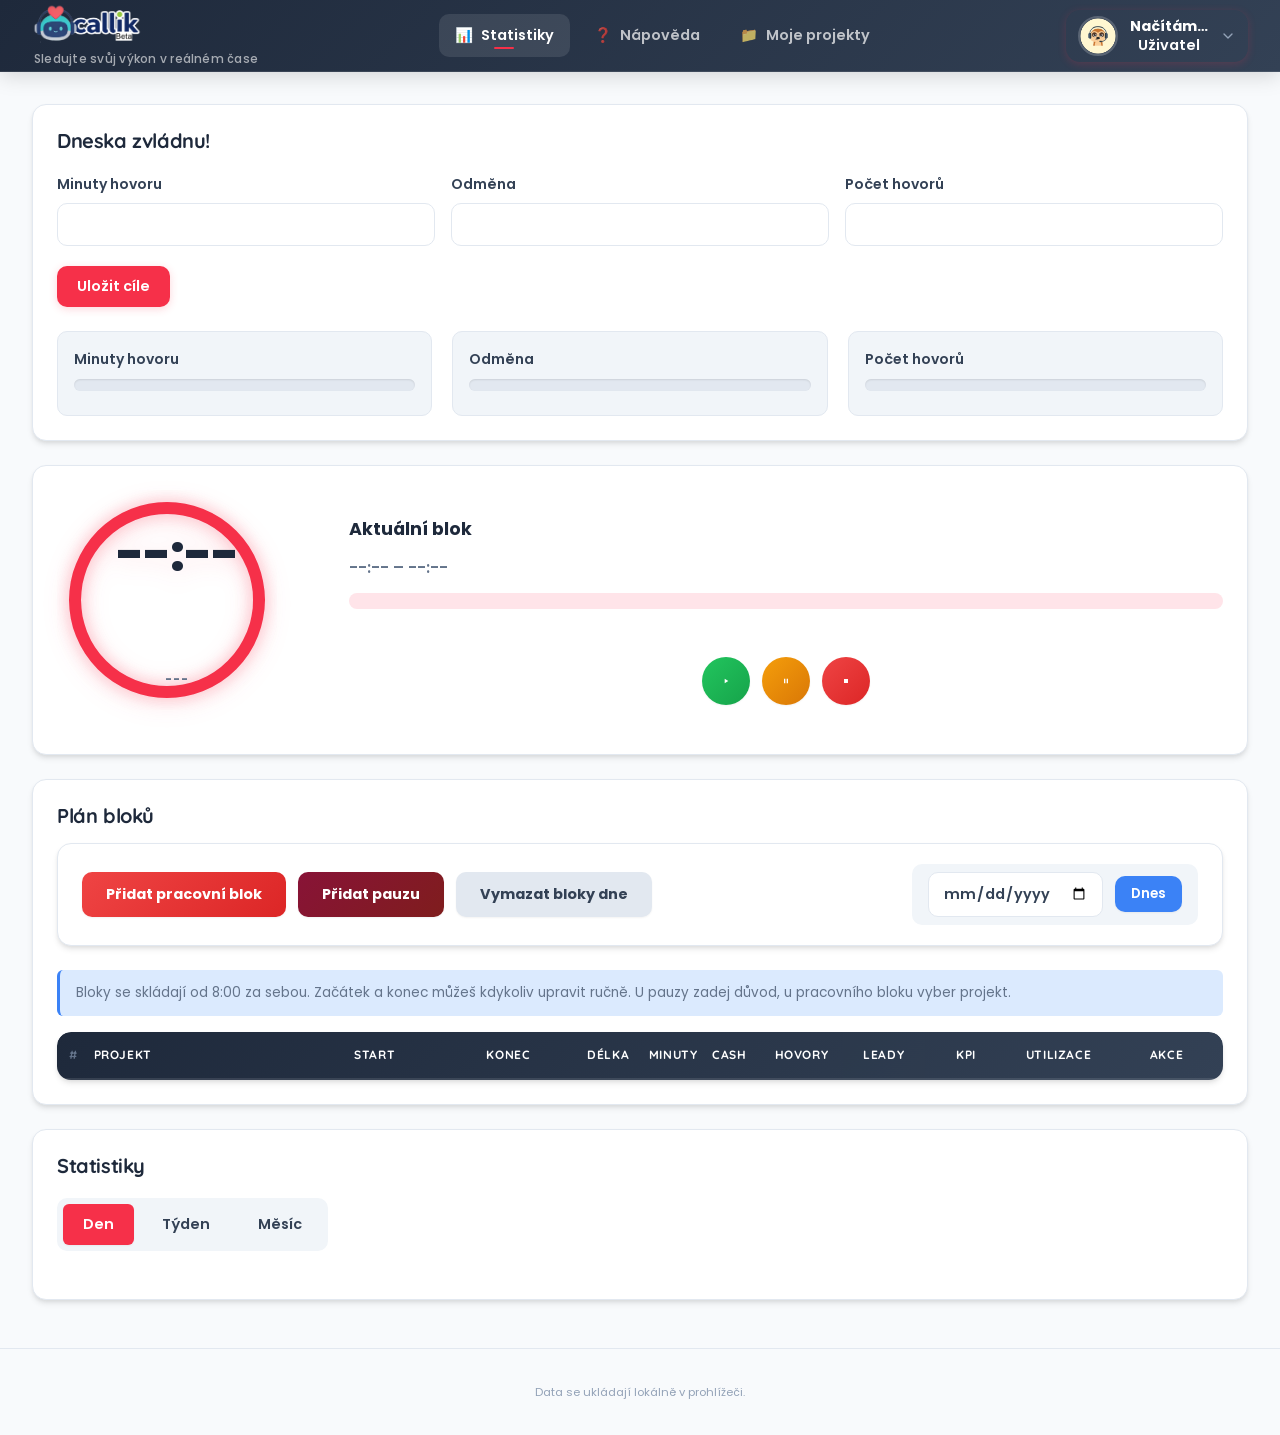
==== commit 5e584b26: "Implementace pause/play/stop pro timer Nové funkce: - Tlačítka play/pause/stop vedle focus ring - Sl" ====
--- a/app.html
+++ b/app.html
@@ -152,6 +152,31 @@
         <div class="focus-title">Aktuální blok</div>
         <div id="focusRange" class="focus-range">--:-- – --:--</div>
         <div id="focusProject" class="focus-project"></div>
+
+        <!-- Čistý čas a pauza -->
+        <div class="focus-stats">
+          <div id="focusCleanTime" class="focus-clean-time"></div>
+          <div id="focusPausedTime" class="focus-paused-time"></div>
+        </div>
+
+        <!-- Ovládací tlačítka -->
+        <div class="timer-controls">
+          <button id="timerPlayBtn" class="timer-btn timer-btn-play" title="Spustit">
+            <svg width="24" height="24" viewBox="0 0 24 24" fill="currentColor">
+              <path d="M8 5v14l11-7z"/>
+            </svg>
+          </button>
+          <button id="timerPauseBtn" class="timer-btn timer-btn-pause" title="Pozastavit">
+            <svg width="24" height="24" viewBox="0 0 24 24" fill="currentColor">
+              <path d="M6 19h4V5H6v14zm8-14v14h4V5h-4z"/>
+            </svg>
+          </button>
+          <button id="timerStopBtn" class="timer-btn timer-btn-stop" title="Zastavit a uložit">
+            <svg width="24" height="24" viewBox="0 0 24 24" fill="currentColor">
+              <path d="M6 6h12v12H6z"/>
+            </svg>
+          </button>
+        </div>
       </div>
     </div>
   </section>
--- a/css/style.css
+++ b/css/style.css
@@ -739,6 +739,116 @@
   border-radius: var(--radius-md);
   display: inline-block;
 }
+
+/* Focus stats - čistý čas a pauza */
+.focus-stats {
+  display: flex;
+  gap: 16px;
+  margin-top: 8px;
+  font-size: 0.85rem;
+}
+
+.focus-clean-time {
+  color: var(--color-success, #22c55e);
+  font-weight: 600;
+}
+
+.focus-paused-time {
+  color: var(--color-warning, #f59e0b);
+  font-weight: 600;
+  display: none;
+}
+
+/* Timer control buttons */
+.timer-controls {
+  display: flex;
+  gap: 12px;
+  margin-top: 16px;
+  justify-content: center;
+}
+
+.timer-btn {
+  width: 48px;
+  height: 48px;
+  border-radius: 50%;
+  border: none;
+  cursor: pointer;
+  display: flex;
+  align-items: center;
+  justify-content: center;
+  transition: all 0.2s ease;
+  box-shadow: var(--shadow-sm);
+}
+
+.timer-btn:hover {
+  transform: scale(1.1);
+  box-shadow: var(--shadow-md);
+}
+
+.timer-btn:active {
+  transform: scale(0.95);
+}
+
+.timer-btn-play {
+  background: linear-gradient(135deg, #22c55e 0%, #16a34a 100%);
+  color: white;
+}
+
+.timer-btn-play:hover {
+  background: linear-gradient(135deg, #16a34a 0%, #15803d 100%);
+}
+
+.timer-btn-pause {
+  background: linear-gradient(135deg, #f59e0b 0%, #d97706 100%);
+  color: white;
+}
+
+.timer-btn-pause:hover {
+  background: linear-gradient(135deg, #d97706 0%, #b45309 100%);
+}
+
+.timer-btn-stop {
+  background: linear-gradient(135deg, #ef4444 0%, #dc2626 100%);
+  color: white;
+}
+
+.timer-btn-stop:hover {
+  background: linear-gradient(135deg, #dc2626 0%, #b91c1c 100%);
+}
+
+.timer-btn:disabled {
+  opacity: 0.5;
+  cursor: not-allowed;
+  transform: none;
+}
+
+/* Paused states */
+.ring-time.paused {
+  animation: pulse-paused 1.5s ease-in-out infinite;
+  color: var(--color-warning, #f59e0b);
+}
+
+.ring-fg.paused {
+  stroke: var(--color-warning, #f59e0b) !important;
+}
+
+@keyframes pulse-paused {
+  0%, 100% { opacity: 1; }
+  50% { opacity: 0.5; }
+}
+
+/* Čistý čas v tabulce */
+.clean-time {
+  font-weight: 600;
+  color: var(--color-success, #22c55e);
+}
+
+.paused-indicator {
+  font-size: 0.75rem;
+  color: var(--color-warning, #f59e0b);
+  font-weight: 500;
+}
+
 /* ==========================================
    === 10. TABULKA BLOKŮ - OPRAVENÁ VERZE ===
    ========================================== */
